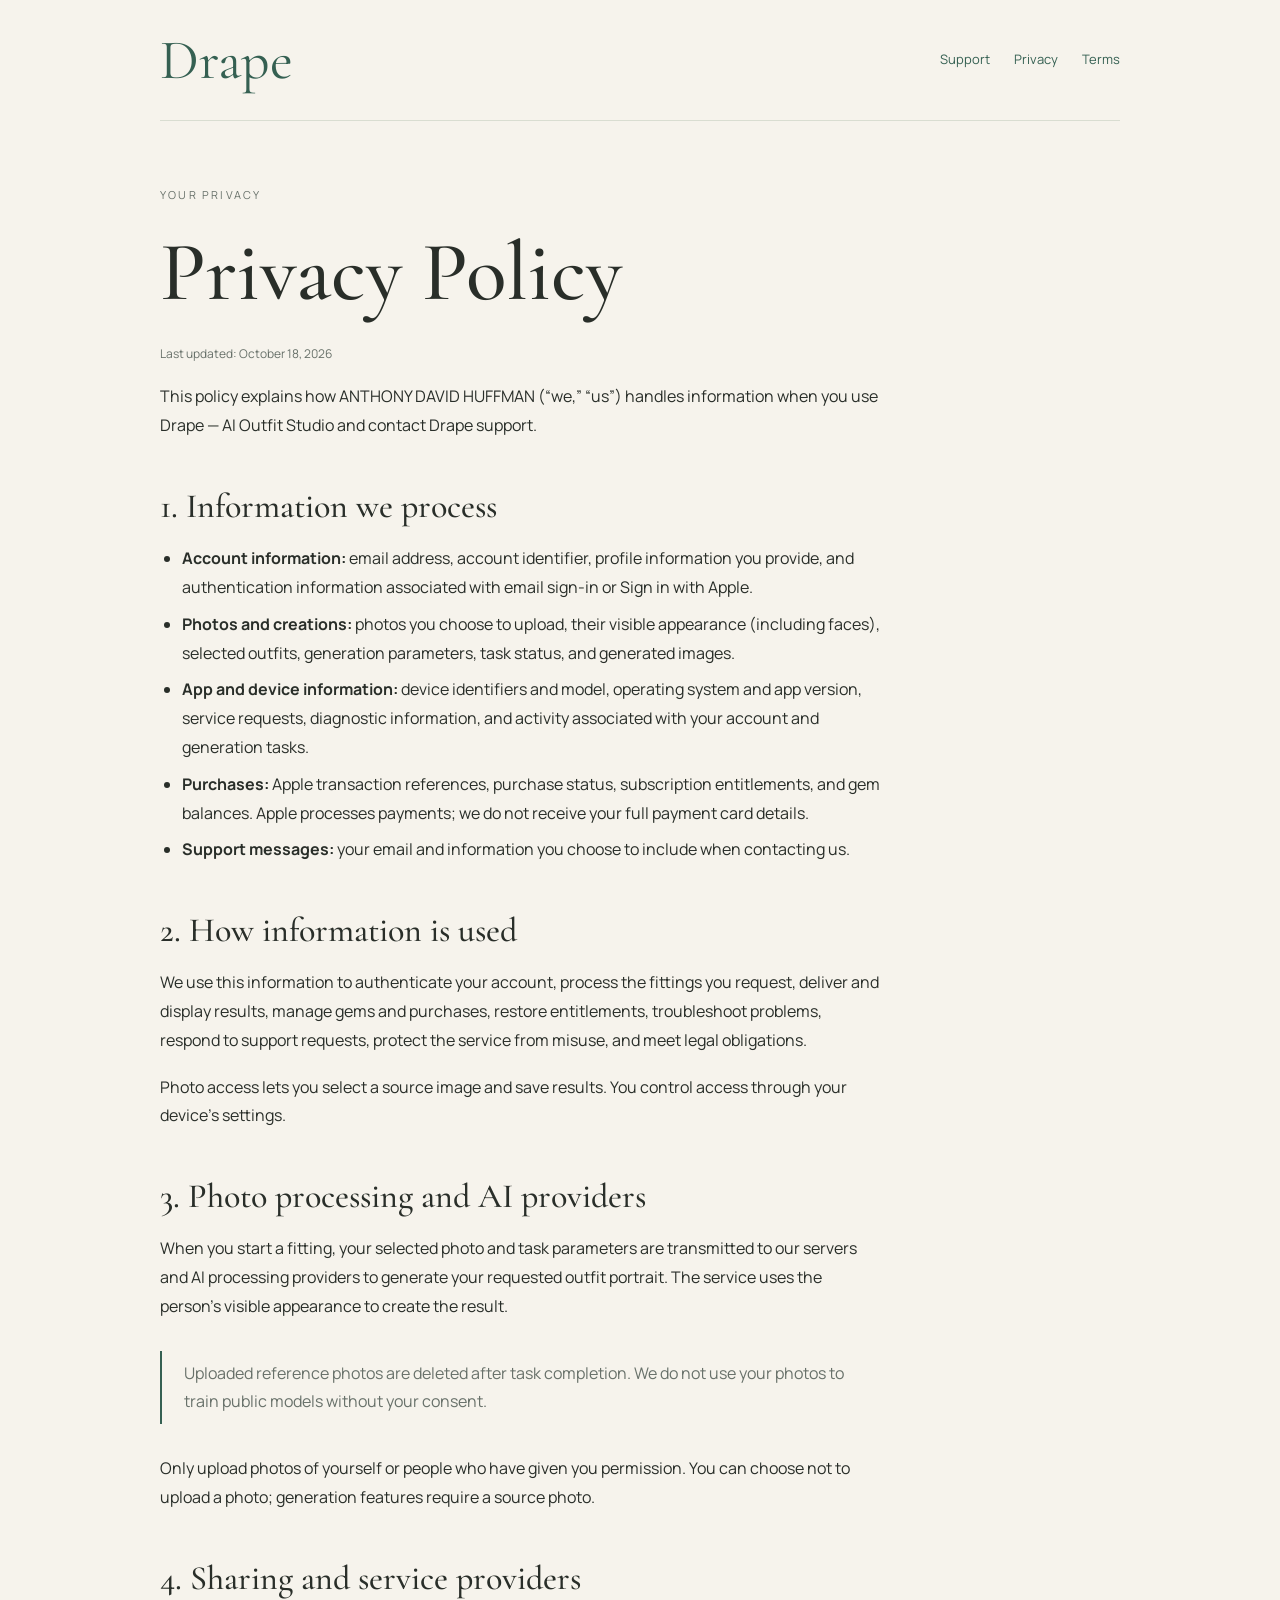
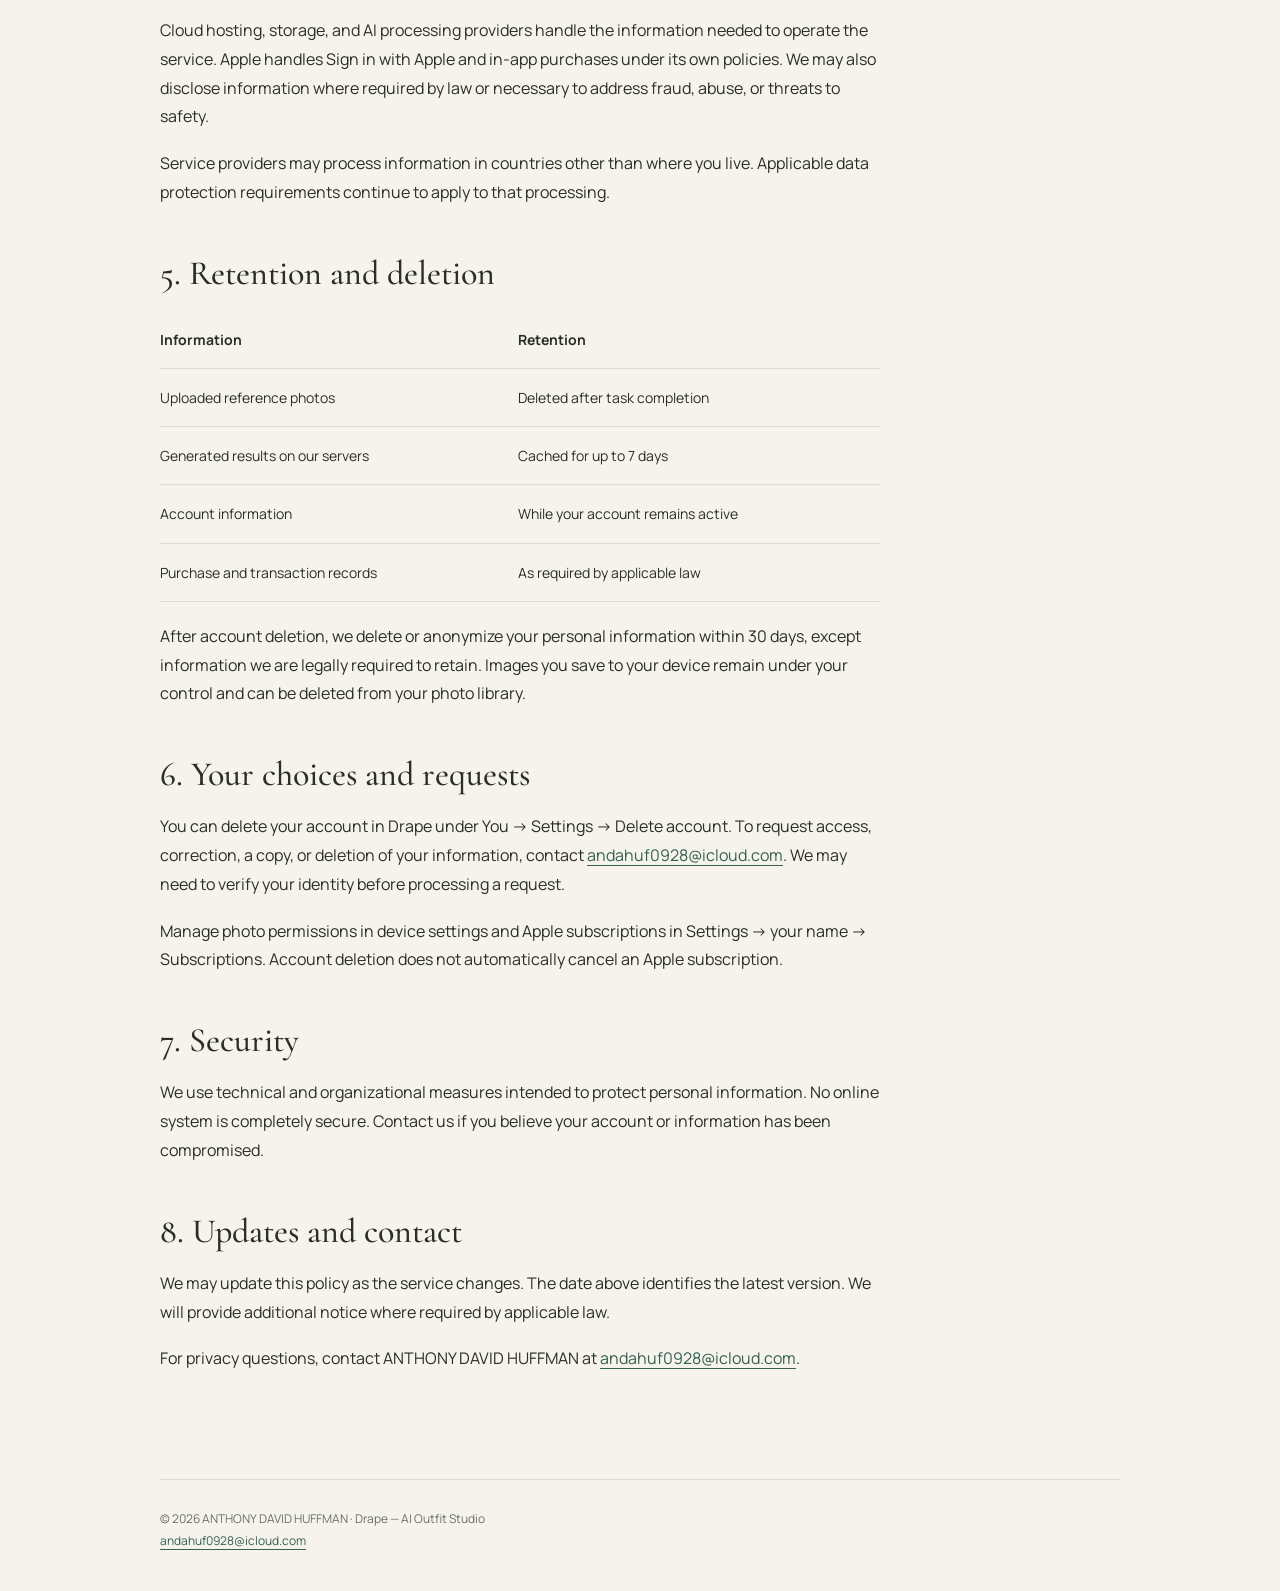
==== privacy.html @ 3984de0a "Publish Drape support, privacy and terms" ====
<!doctype html><html lang="en"><head><meta charset="utf-8"><meta name="viewport" content="width=device-width, initial-scale=1"><meta name="theme-color" content="#f6f3ec"><meta name="description" content="Drape — AI Outfit Studio. Support, privacy and terms."><title>Privacy Policy — Drape</title><link rel="stylesheet" href="style.css"></head><body><header><a class="brand" href="./" aria-label="Drape home">Drape</a><nav aria-label="Main navigation"><a href="./">Support</a><a href="privacy.html">Privacy</a><a href="terms.html">Terms</a></nav></header><main><article><p class="eyebrow">Your privacy</p><h1>Privacy Policy</h1><p class="updated">Last updated: October 18, 2026</p><p>This policy explains how ANTHONY DAVID HUFFMAN (“we,” “us”) handles information when you use Drape — AI Outfit Studio and contact Drape support.</p><section><h2>1. Information we process</h2><ul><li><strong>Account information:</strong> email address, account identifier, profile information you provide, and authentication information associated with email sign-in or Sign in with Apple.</li><li><strong>Photos and creations:</strong> photos you choose to upload, their visible appearance (including faces), selected outfits, generation parameters, task status, and generated images.</li><li><strong>App and device information:</strong> device identifiers and model, operating system and app version, service requests, diagnostic information, and activity associated with your account and generation tasks.</li><li><strong>Purchases:</strong> Apple transaction references, purchase status, subscription entitlements, and gem balances. Apple processes payments; we do not receive your full payment card details.</li><li><strong>Support messages:</strong> your email and information you choose to include when contacting us.</li></ul></section><section><h2>2. How information is used</h2><p>We use this information to authenticate your account, process the fittings you request, deliver and display results, manage gems and purchases, restore entitlements, troubleshoot problems, respond to support requests, protect the service from misuse, and meet legal obligations.</p><p>Photo access lets you select a source image and save results. You control access through your device’s settings.</p></section><section><h2>3. Photo processing and AI providers</h2><p>When you start a fitting, your selected photo and task parameters are transmitted to our servers and AI processing providers to generate your requested outfit portrait. The service uses the person’s visible appearance to create the result.</p><p class="note">Uploaded reference photos are deleted after task completion. We do not use your photos to train public models without your consent.</p><p>Only upload photos of yourself or people who have given you permission. You can choose not to upload a photo; generation features require a source photo.</p></section><section><h2>4. Sharing and service providers</h2><p>Cloud hosting, storage, and AI processing providers handle the information needed to operate the service. Apple handles Sign in with Apple and in-app purchases under its own policies. We may also disclose information where required by law or necessary to address fraud, abuse, or threats to safety.</p><p>Service providers may process information in countries other than where you live. Applicable data protection requirements continue to apply to that processing.</p></section><section><h2>5. Retention and deletion</h2><table><thead><tr><th>Information</th><th>Retention</th></tr></thead><tbody><tr><td>Uploaded reference photos</td><td>Deleted after task completion</td></tr><tr><td>Generated results on our servers</td><td>Cached for up to 7 days</td></tr><tr><td>Account information</td><td>While your account remains active</td></tr><tr><td>Purchase and transaction records</td><td>As required by applicable law</td></tr></tbody></table><p style="margin-top:20px">After account deletion, we delete or anonymize your personal information within 30 days, except information we are legally required to retain. Images you save to your device remain under your control and can be deleted from your photo library.</p></section><section><h2>6. Your choices and requests</h2><p>You can delete your account in Drape under You → Settings → Delete account. To request access, correction, a copy, or deletion of your information, contact <a href="mailto:andahuf0928@icloud.com">andahuf0928@icloud.com</a>. We may need to verify your identity before processing a request.</p><p>Manage photo permissions in device settings and Apple subscriptions in Settings → your name → Subscriptions. Account deletion does not automatically cancel an Apple subscription.</p></section><section><h2>7. Security</h2><p>We use technical and organizational measures intended to protect personal information. No online system is completely secure. Contact us if you believe your account or information has been compromised.</p></section><section><h2>8. Updates and contact</h2><p>We may update this policy as the service changes. The date above identifies the latest version. We will provide additional notice where required by applicable law.</p><p>For privacy questions, contact ANTHONY DAVID HUFFMAN at <a href="mailto:andahuf0928@icloud.com">andahuf0928@icloud.com</a>.</p></section></article></main><footer><p>© 2026 ANTHONY DAVID HUFFMAN · Drape — AI Outfit Studio</p><p><a href="mailto:andahuf0928@icloud.com">andahuf0928@icloud.com</a></p></footer></body></html>
---- style.css ----
@font-face{font-family:Manrope;src:url(assets/Manrope.ttf)}@font-face{font-family:Cormorant;src:url(assets/CormorantGaramond.ttf)}:root{--paper:#f6f3ec;--ink:#292e29;--green:#356052;--muted:#68716a;--line:#d9ddd1}*{box-sizing:border-box}body{margin:0;background:var(--paper);color:var(--ink);font:16px/1.8 Manrope,system-ui,sans-serif}a{color:var(--green);text-underline-offset:4px}a:focus-visible,summary:focus-visible{outline:2px solid var(--green);outline-offset:5px}header,main,footer{width:min(960px,calc(100% - 48px));margin:auto}header{display:flex;justify-content:space-between;align-items:center;gap:24px;padding:32px 0;border-bottom:1px solid var(--line)}.brand{font:56px/1 Cormorant,Georgia,serif;color:var(--green);text-decoration:none}nav{display:flex;flex-wrap:wrap;gap:24px;font-size:13px}nav a{text-decoration:none}main{padding:64px 0 88px}.eyebrow{text-transform:uppercase;letter-spacing:.2em;font-size:11px;color:var(--muted)}h1,h2,h3{font-family:Cormorant,Georgia,serif;font-weight:500;line-height:1.12}h1{font-size:clamp(48px,7vw,84px);margin:20px 0 24px;max-width:800px}h2{font-size:34px;margin:0 0 18px}h3{font-size:27px;margin:0 0 12px}.intro{font-size:18px;color:var(--muted);max-width:650px}.updated{font-size:12px;color:var(--muted)}.button{display:inline-block;background:var(--green);color:white;padding:16px 28px;text-decoration:none;margin-top:22px}.grid{display:grid;grid-template-columns:1fr 1fr;gap:40px;margin:64px 0}.card{border-top:1px solid var(--line);padding-top:24px}article{max-width:720px}article section{margin-top:48px}p{margin:0 0 18px}li{margin:8px 0}ul{padding-left:22px}details{border-top:1px solid var(--line);padding:20px 0}details:last-child{border-bottom:1px solid var(--line)}summary{cursor:pointer;font-size:17px;font-weight:600}details p{margin:16px 0 0;color:var(--muted)}.note{border-left:2px solid var(--green);padding:8px 0 8px 22px;margin:30px 0;color:var(--muted)}footer{border-top:1px solid var(--line);padding:28px 0 40px;font-size:12px;color:var(--muted)}footer p{margin:0}table{border-collapse:collapse;width:100%;font-size:14px}th,td{padding:16px 12px 16px 0;border-bottom:1px solid var(--line);text-align:left;vertical-align:top}@media(max-width:600px){header,main,footer{width:calc(100% - 40px)}header{align-items:flex-start;padding:24px 0}.brand{font-size:44px}nav{gap:12px;font-size:11px;max-width:180px;justify-content:flex-end}main{padding:48px 0 64px}.grid{grid-template-columns:1fr;gap:32px;margin:40px 0}.intro{font-size:16px}h2{font-size:30px}}
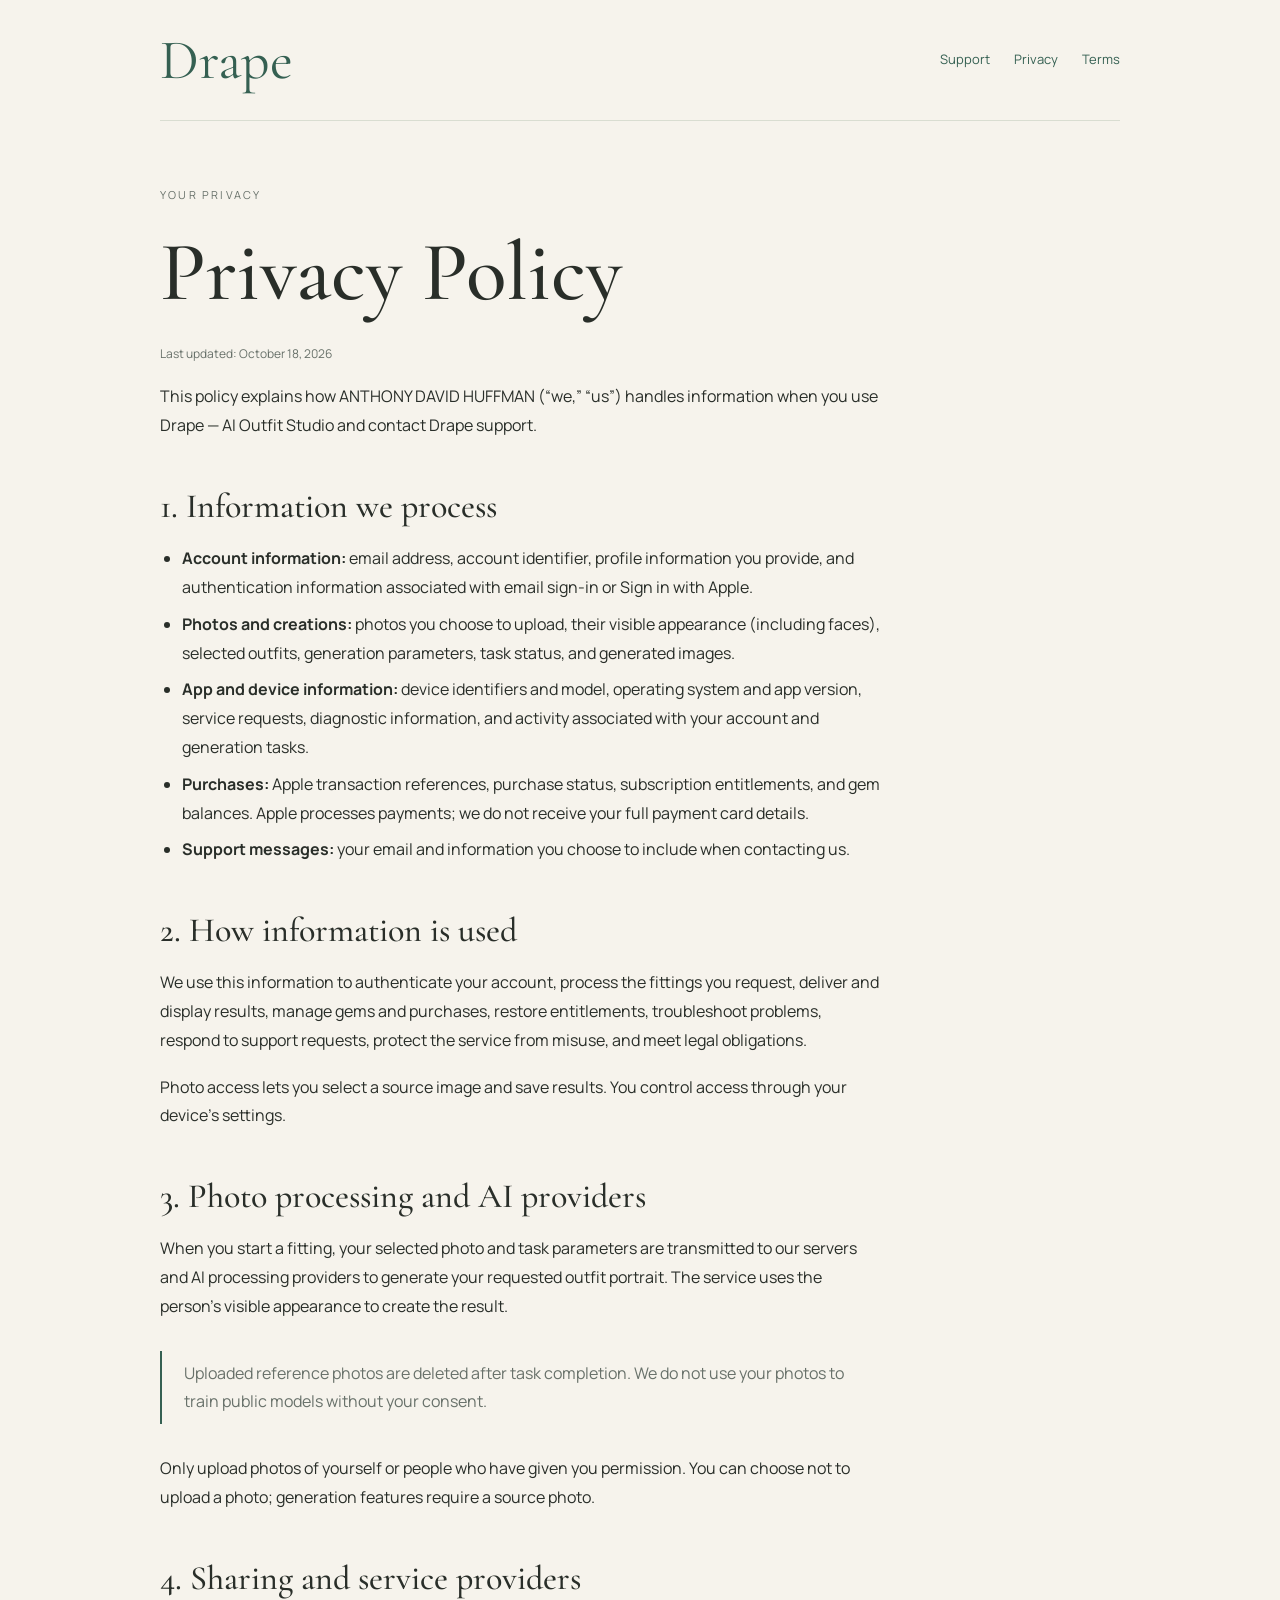
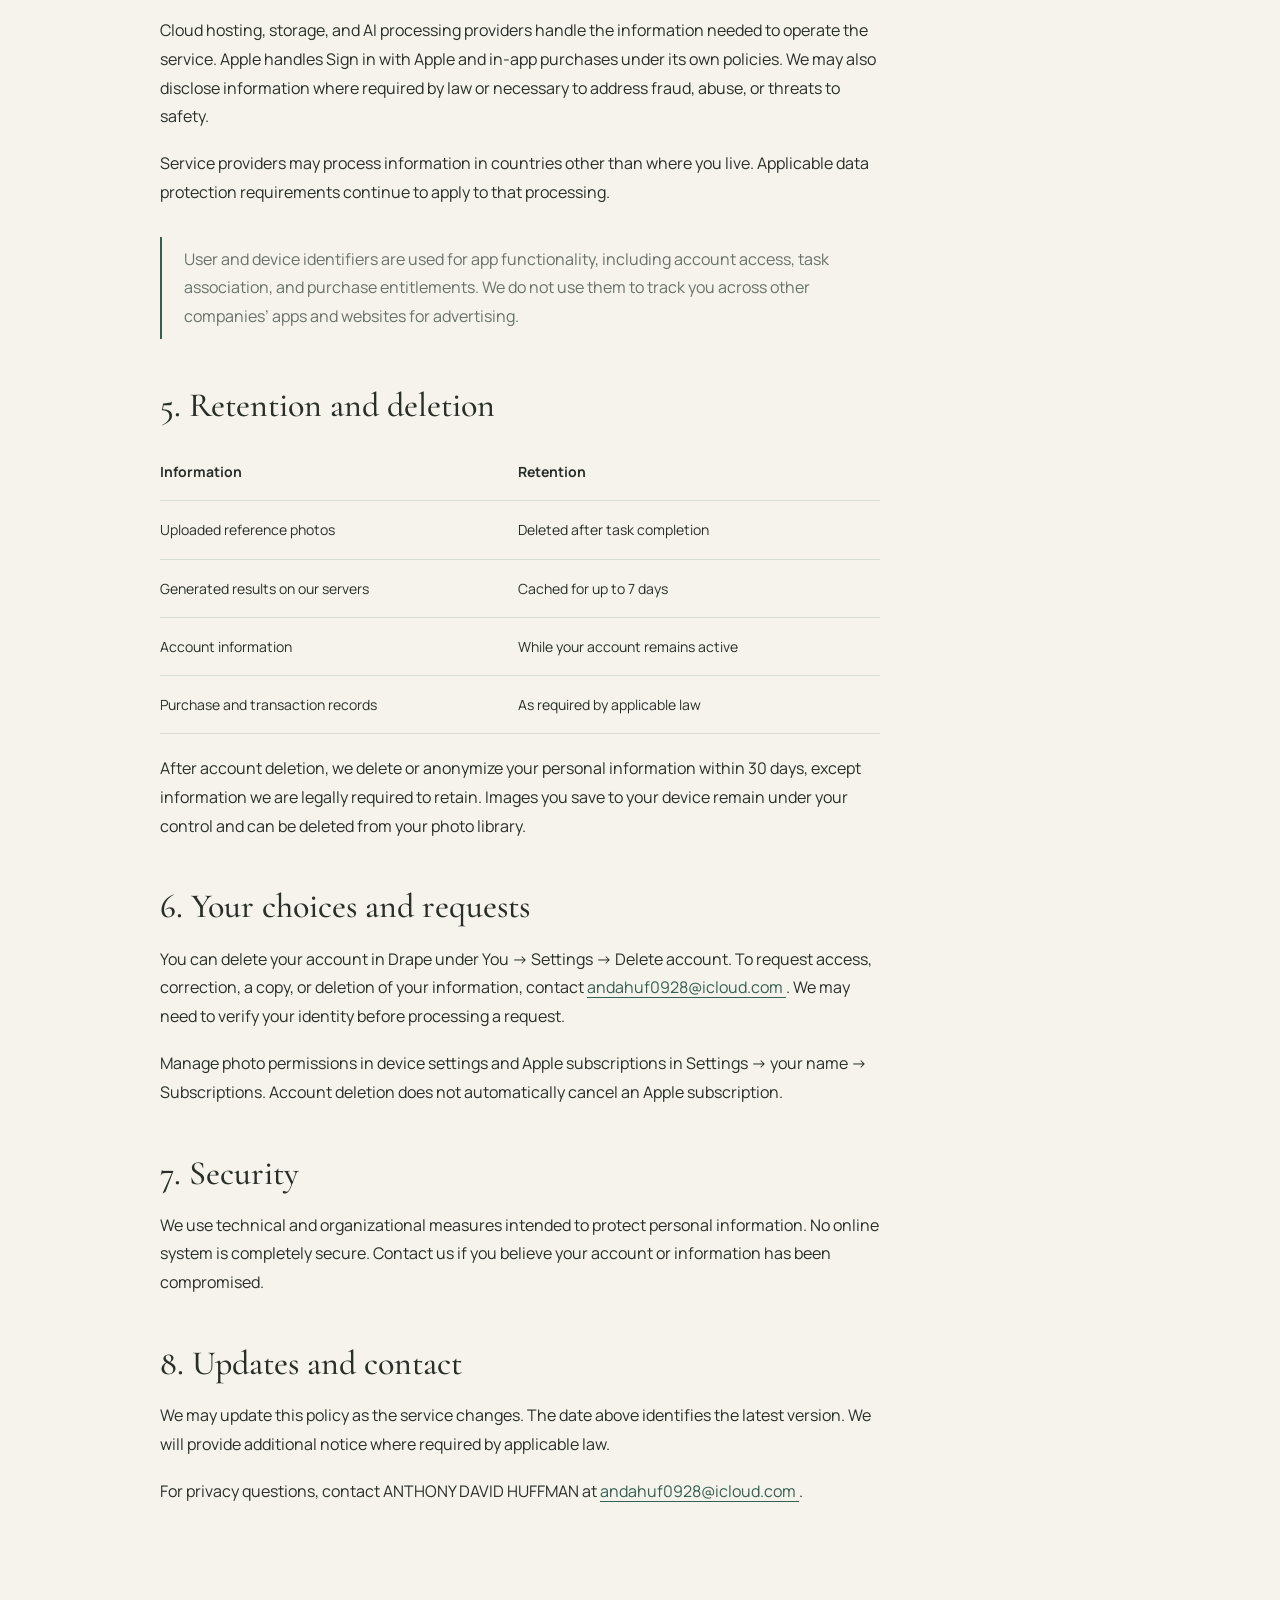
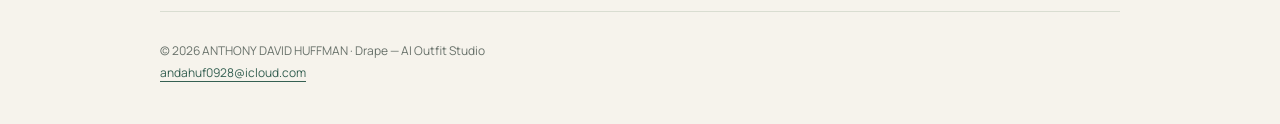
==== commit 008ed1ec: "Clarify identifiers used for app functionality" ====
--- a/privacy.html
+++ b/privacy.html
@@ -1 +1,225 @@
-<!doctype html><html lang="en"><head><meta charset="utf-8"><meta name="viewport" content="width=device-width, initial-scale=1"><meta name="theme-color" content="#f6f3ec"><meta name="description" content="Drape — AI Outfit Studio. Support, privacy and terms."><title>Privacy Policy — Drape</title><link rel="stylesheet" href="style.css"></head><body><header><a class="brand" href="./" aria-label="Drape home">Drape</a><nav aria-label="Main navigation"><a href="./">Support</a><a href="privacy.html">Privacy</a><a href="terms.html">Terms</a></nav></header><main><article><p class="eyebrow">Your privacy</p><h1>Privacy Policy</h1><p class="updated">Last updated: October 18, 2026</p><p>This policy explains how ANTHONY DAVID HUFFMAN (“we,” “us”) handles information when you use Drape — AI Outfit Studio and contact Drape support.</p><section><h2>1. Information we process</h2><ul><li><strong>Account information:</strong> email address, account identifier, profile information you provide, and authentication information associated with email sign-in or Sign in with Apple.</li><li><strong>Photos and creations:</strong> photos you choose to upload, their visible appearance (including faces), selected outfits, generation parameters, task status, and generated images.</li><li><strong>App and device information:</strong> device identifiers and model, operating system and app version, service requests, diagnostic information, and activity associated with your account and generation tasks.</li><li><strong>Purchases:</strong> Apple transaction references, purchase status, subscription entitlements, and gem balances. Apple processes payments; we do not receive your full payment card details.</li><li><strong>Support messages:</strong> your email and information you choose to include when contacting us.</li></ul></section><section><h2>2. How information is used</h2><p>We use this information to authenticate your account, process the fittings you request, deliver and display results, manage gems and purchases, restore entitlements, troubleshoot problems, respond to support requests, protect the service from misuse, and meet legal obligations.</p><p>Photo access lets you select a source image and save results. You control access through your device’s settings.</p></section><section><h2>3. Photo processing and AI providers</h2><p>When you start a fitting, your selected photo and task parameters are transmitted to our servers and AI processing providers to generate your requested outfit portrait. The service uses the person’s visible appearance to create the result.</p><p class="note">Uploaded reference photos are deleted after task completion. We do not use your photos to train public models without your consent.</p><p>Only upload photos of yourself or people who have given you permission. You can choose not to upload a photo; generation features require a source photo.</p></section><section><h2>4. Sharing and service providers</h2><p>Cloud hosting, storage, and AI processing providers handle the information needed to operate the service. Apple handles Sign in with Apple and in-app purchases under its own policies. We may also disclose information where required by law or necessary to address fraud, abuse, or threats to safety.</p><p>Service providers may process information in countries other than where you live. Applicable data protection requirements continue to apply to that processing.</p></section><section><h2>5. Retention and deletion</h2><table><thead><tr><th>Information</th><th>Retention</th></tr></thead><tbody><tr><td>Uploaded reference photos</td><td>Deleted after task completion</td></tr><tr><td>Generated results on our servers</td><td>Cached for up to 7 days</td></tr><tr><td>Account information</td><td>While your account remains active</td></tr><tr><td>Purchase and transaction records</td><td>As required by applicable law</td></tr></tbody></table><p style="margin-top:20px">After account deletion, we delete or anonymize your personal information within 30 days, except information we are legally required to retain. Images you save to your device remain under your control and can be deleted from your photo library.</p></section><section><h2>6. Your choices and requests</h2><p>You can delete your account in Drape under You → Settings → Delete account. To request access, correction, a copy, or deletion of your information, contact <a href="mailto:andahuf0928@icloud.com">andahuf0928@icloud.com</a>. We may need to verify your identity before processing a request.</p><p>Manage photo permissions in device settings and Apple subscriptions in Settings → your name → Subscriptions. Account deletion does not automatically cancel an Apple subscription.</p></section><section><h2>7. Security</h2><p>We use technical and organizational measures intended to protect personal information. No online system is completely secure. Contact us if you believe your account or information has been compromised.</p></section><section><h2>8. Updates and contact</h2><p>We may update this policy as the service changes. The date above identifies the latest version. We will provide additional notice where required by applicable law.</p><p>For privacy questions, contact ANTHONY DAVID HUFFMAN at <a href="mailto:andahuf0928@icloud.com">andahuf0928@icloud.com</a>.</p></section></article></main><footer><p>© 2026 ANTHONY DAVID HUFFMAN · Drape — AI Outfit Studio</p><p><a href="mailto:andahuf0928@icloud.com">andahuf0928@icloud.com</a></p></footer></body></html>+<!DOCTYPE html>
+<html lang="en">
+ <head>
+  <meta charset="utf-8"/>
+  <meta content="width=device-width, initial-scale=1" name="viewport"/>
+  <meta content="#f6f3ec" name="theme-color"/>
+  <meta content="Drape — AI Outfit Studio. Support, privacy and terms." name="description"/>
+  <title>
+   Privacy Policy — Drape
+  </title>
+  <link href="style.css" rel="stylesheet"/>
+ </head>
+ <body>
+  <header>
+   <a aria-label="Drape home" class="brand" href="./">
+    Drape
+   </a>
+   <nav aria-label="Main navigation">
+    <a href="./">
+     Support
+    </a>
+    <a href="privacy.html">
+     Privacy
+    </a>
+    <a href="terms.html">
+     Terms
+    </a>
+   </nav>
+  </header>
+  <main>
+   <article>
+    <p class="eyebrow">
+     Your privacy
+    </p>
+    <h1>
+     Privacy Policy
+    </h1>
+    <p class="updated">
+     Last updated: October 18, 2026
+    </p>
+    <p>
+     This policy explains how ANTHONY DAVID HUFFMAN (“we,” “us”) handles information when you use Drape — AI Outfit Studio and contact Drape support.
+    </p>
+    <section>
+     <h2>
+      1. Information we process
+     </h2>
+     <ul>
+      <li>
+       <strong>
+        Account information:
+       </strong>
+       email address, account identifier, profile information you provide, and authentication information associated with email sign-in or Sign in with Apple.
+      </li>
+      <li>
+       <strong>
+        Photos and creations:
+       </strong>
+       photos you choose to upload, their visible appearance (including faces), selected outfits, generation parameters, task status, and generated images.
+      </li>
+      <li>
+       <strong>
+        App and device information:
+       </strong>
+       device identifiers and model, operating system and app version, service requests, diagnostic information, and activity associated with your account and generation tasks.
+      </li>
+      <li>
+       <strong>
+        Purchases:
+       </strong>
+       Apple transaction references, purchase status, subscription entitlements, and gem balances. Apple processes payments; we do not receive your full payment card details.
+      </li>
+      <li>
+       <strong>
+        Support messages:
+       </strong>
+       your email and information you choose to include when contacting us.
+      </li>
+     </ul>
+    </section>
+    <section>
+     <h2>
+      2. How information is used
+     </h2>
+     <p>
+      We use this information to authenticate your account, process the fittings you request, deliver and display results, manage gems and purchases, restore entitlements, troubleshoot problems, respond to support requests, protect the service from misuse, and meet legal obligations.
+     </p>
+     <p>
+      Photo access lets you select a source image and save results. You control access through your device’s settings.
+     </p>
+    </section>
+    <section>
+     <h2>
+      3. Photo processing and AI providers
+     </h2>
+     <p>
+      When you start a fitting, your selected photo and task parameters are transmitted to our servers and AI processing providers to generate your requested outfit portrait. The service uses the person’s visible appearance to create the result.
+     </p>
+     <p class="note">
+      Uploaded reference photos are deleted after task completion. We do not use your photos to train public models without your consent.
+     </p>
+     <p>
+      Only upload photos of yourself or people who have given you permission. You can choose not to upload a photo; generation features require a source photo.
+     </p>
+    </section>
+    <section>
+     <h2>
+      4. Sharing and service providers
+     </h2>
+     <p>
+      Cloud hosting, storage, and AI processing providers handle the information needed to operate the service. Apple handles Sign in with Apple and in-app purchases under its own policies. We may also disclose information where required by law or necessary to address fraud, abuse, or threats to safety.
+     </p>
+     <p>
+      Service providers may process information in countries other than where you live. Applicable data protection requirements continue to apply to that processing.
+     </p>
+    </section>
+    <p class="note">
+     User and device identifiers are used for app functionality, including account access, task association, and purchase entitlements. We do not use them to track you across other companies’ apps and websites for advertising.
+    </p>
+    <section>
+     <h2>
+      5. Retention and deletion
+     </h2>
+     <table>
+      <thead>
+       <tr>
+        <th>
+         Information
+        </th>
+        <th>
+         Retention
+        </th>
+       </tr>
+      </thead>
+      <tbody>
+       <tr>
+        <td>
+         Uploaded reference photos
+        </td>
+        <td>
+         Deleted after task completion
+        </td>
+       </tr>
+       <tr>
+        <td>
+         Generated results on our servers
+        </td>
+        <td>
+         Cached for up to 7 days
+        </td>
+       </tr>
+       <tr>
+        <td>
+         Account information
+        </td>
+        <td>
+         While your account remains active
+        </td>
+       </tr>
+       <tr>
+        <td>
+         Purchase and transaction records
+        </td>
+        <td>
+         As required by applicable law
+        </td>
+       </tr>
+      </tbody>
+     </table>
+     <p style="margin-top:20px">
+      After account deletion, we delete or anonymize your personal information within 30 days, except information we are legally required to retain. Images you save to your device remain under your control and can be deleted from your photo library.
+     </p>
+    </section>
+    <section id="choices">
+     <h2>
+      6. Your choices and requests
+     </h2>
+     <p>
+      You can delete your account in Drape under You → Settings → Delete account. To request access, correction, a copy, or deletion of your information, contact
+      <a href="mailto:andahuf0928@icloud.com">
+       andahuf0928@icloud.com
+      </a>
+      . We may need to verify your identity before processing a request.
+     </p>
+     <p>
+      Manage photo permissions in device settings and Apple subscriptions in Settings → your name → Subscriptions. Account deletion does not automatically cancel an Apple subscription.
+     </p>
+    </section>
+    <section>
+     <h2>
+      7. Security
+     </h2>
+     <p>
+      We use technical and organizational measures intended to protect personal information. No online system is completely secure. Contact us if you believe your account or information has been compromised.
+     </p>
+    </section>
+    <section>
+     <h2>
+      8. Updates and contact
+     </h2>
+     <p>
+      We may update this policy as the service changes. The date above identifies the latest version. We will provide additional notice where required by applicable law.
+     </p>
+     <p>
+      For privacy questions, contact ANTHONY DAVID HUFFMAN at
+      <a href="mailto:andahuf0928@icloud.com">
+       andahuf0928@icloud.com
+      </a>
+      .
+     </p>
+    </section>
+   </article>
+  </main>
+  <footer>
+   <p>
+    © 2026 ANTHONY DAVID HUFFMAN · Drape — AI Outfit Studio
+   </p>
+   <p>
+    <a href="mailto:andahuf0928@icloud.com">
+     andahuf0928@icloud.com
+    </a>
+   </p>
+  </footer>
+ </body>
+</html>
--- a/style.css
+++ b/style.css
@@ -1 +1,156 @@
-@font-face{font-family:Manrope;src:url(assets/Manrope.ttf)}@font-face{font-family:Cormorant;src:url(assets/CormorantGaramond.ttf)}:root{--paper:#f6f3ec;--ink:#292e29;--green:#356052;--muted:#68716a;--line:#d9ddd1}*{box-sizing:border-box}body{margin:0;background:var(--paper);color:var(--ink);font:16px/1.8 Manrope,system-ui,sans-serif}a{color:var(--green);text-underline-offset:4px}a:focus-visible,summary:focus-visible{outline:2px solid var(--green);outline-offset:5px}header,main,footer{width:min(960px,calc(100% - 48px));margin:auto}header{display:flex;justify-content:space-between;align-items:center;gap:24px;padding:32px 0;border-bottom:1px solid var(--line)}.brand{font:56px/1 Cormorant,Georgia,serif;color:var(--green);text-decoration:none}nav{display:flex;flex-wrap:wrap;gap:24px;font-size:13px}nav a{text-decoration:none}main{padding:64px 0 88px}.eyebrow{text-transform:uppercase;letter-spacing:.2em;font-size:11px;color:var(--muted)}h1,h2,h3{font-family:Cormorant,Georgia,serif;font-weight:500;line-height:1.12}h1{font-size:clamp(48px,7vw,84px);margin:20px 0 24px;max-width:800px}h2{font-size:34px;margin:0 0 18px}h3{font-size:27px;margin:0 0 12px}.intro{font-size:18px;color:var(--muted);max-width:650px}.updated{font-size:12px;color:var(--muted)}.button{display:inline-block;background:var(--green);color:white;padding:16px 28px;text-decoration:none;margin-top:22px}.grid{display:grid;grid-template-columns:1fr 1fr;gap:40px;margin:64px 0}.card{border-top:1px solid var(--line);padding-top:24px}article{max-width:720px}article section{margin-top:48px}p{margin:0 0 18px}li{margin:8px 0}ul{padding-left:22px}details{border-top:1px solid var(--line);padding:20px 0}details:last-child{border-bottom:1px solid var(--line)}summary{cursor:pointer;font-size:17px;font-weight:600}details p{margin:16px 0 0;color:var(--muted)}.note{border-left:2px solid var(--green);padding:8px 0 8px 22px;margin:30px 0;color:var(--muted)}footer{border-top:1px solid var(--line);padding:28px 0 40px;font-size:12px;color:var(--muted)}footer p{margin:0}table{border-collapse:collapse;width:100%;font-size:14px}th,td{padding:16px 12px 16px 0;border-bottom:1px solid var(--line);text-align:left;vertical-align:top}@media(max-width:600px){header,main,footer{width:calc(100% - 40px)}header{align-items:flex-start;padding:24px 0}.brand{font-size:44px}nav{gap:12px;font-size:11px;max-width:180px;justify-content:flex-end}main{padding:48px 0 64px}.grid{grid-template-columns:1fr;gap:32px;margin:40px 0}.intro{font-size:16px}h2{font-size:30px}}+@font-face {
+  font-family:Manrope;
+  src:url(assets/Manrope.ttf)}
+@font-face {
+  font-family:Cormorant;
+  src:url(assets/CormorantGaramond.ttf)}
+:root {
+  --paper:#f6f3ec;
+  --ink:#292e29;
+  --green:#356052;
+  --muted:#68716a;
+  --line:#d9ddd1}
+* {
+  box-sizing:border-box}
+body {
+  margin:0;
+  background:var(--paper);
+  color:var(--ink);
+  font:16px/1.8 Manrope,system-ui,sans-serif}
+a {
+  color:var(--green);
+  text-underline-offset:4px}
+a:focus-visible,summary:focus-visible {
+  outline:2px solid var(--green);
+  outline-offset:5px}
+header,main,footer {
+  width:min(960px,calc(100% - 48px));
+  margin:auto}
+header {
+  display:flex;
+  justify-content:space-between;
+  align-items:center;
+  gap:24px;
+  padding:32px 0;
+  border-bottom:1px solid var(--line)}
+.brand {
+  font:56px/1 Cormorant,Georgia,serif;
+  color:var(--green);
+  text-decoration:none}
+nav {
+  display:flex;
+  flex-wrap:wrap;
+  gap:24px;
+  font-size:13px}
+nav a {
+  text-decoration:none}
+main {
+  padding:64px 0 88px}
+.eyebrow {
+  text-transform:uppercase;
+  letter-spacing:.2em;
+  font-size:11px;
+  color:var(--muted)}
+h1,h2,h3 {
+  font-family:Cormorant,Georgia,serif;
+  font-weight:500;
+  line-height:1.12}
+h1 {
+  font-size:clamp(48px,7vw,84px);
+  margin:20px 0 24px;
+  max-width:800px}
+h2 {
+  font-size:34px;
+  margin:0 0 18px}
+h3 {
+  font-size:27px;
+  margin:0 0 12px}
+.intro {
+  font-size:18px;
+  color:var(--muted);
+  max-width:650px}
+.updated {
+  font-size:12px;
+  color:var(--muted)}
+.button {
+  display:inline-block;
+  background:var(--green);
+  color:white;
+  padding:16px 28px;
+  text-decoration:none;
+  margin-top:22px}
+.grid {
+  display:grid;
+  grid-template-columns:1fr 1fr;
+  gap:40px;
+  margin:64px 0}
+.card {
+  border-top:1px solid var(--line);
+  padding-top:24px}
+article {
+  max-width:720px}
+article section {
+  margin-top:48px}
+p {
+  margin:0 0 18px}
+li {
+  margin:8px 0}
+ul {
+  padding-left:22px}
+details {
+  border-top:1px solid var(--line);
+  padding:20px 0}
+details:last-child {
+  border-bottom:1px solid var(--line)}
+summary {
+  cursor:pointer;
+  font-size:17px;
+  font-weight:600}
+details p {
+  margin:16px 0 0;
+  color:var(--muted)}
+.note {
+  border-left:2px solid var(--green);
+  padding:8px 0 8px 22px;
+  margin:30px 0;
+  color:var(--muted)}
+footer {
+  border-top:1px solid var(--line);
+  padding:28px 0 40px;
+  font-size:12px;
+  color:var(--muted)}
+footer p {
+  margin:0}
+table {
+  border-collapse:collapse;
+  width:100%;
+  font-size:14px}
+th,td {
+  padding:16px 12px 16px 0;
+  border-bottom:1px solid var(--line);
+  text-align:left;
+  vertical-align:top}
+@media(max-width:600px) {
+  header,main,footer {
+  width:calc(100% - 40px)}
+header {
+  align-items:flex-start;
+  padding:24px 0}
+.brand {
+  font-size:44px}
+nav {
+  gap:12px;
+  font-size:11px;
+  max-width:180px;
+  justify-content:flex-end}
+main {
+  padding:48px 0 64px}
+.grid {
+  grid-template-columns:1fr;
+  gap:32px;
+  margin:40px 0}
+.intro {
+  font-size:16px}
+h2 {
+  font-size:30px}
+}
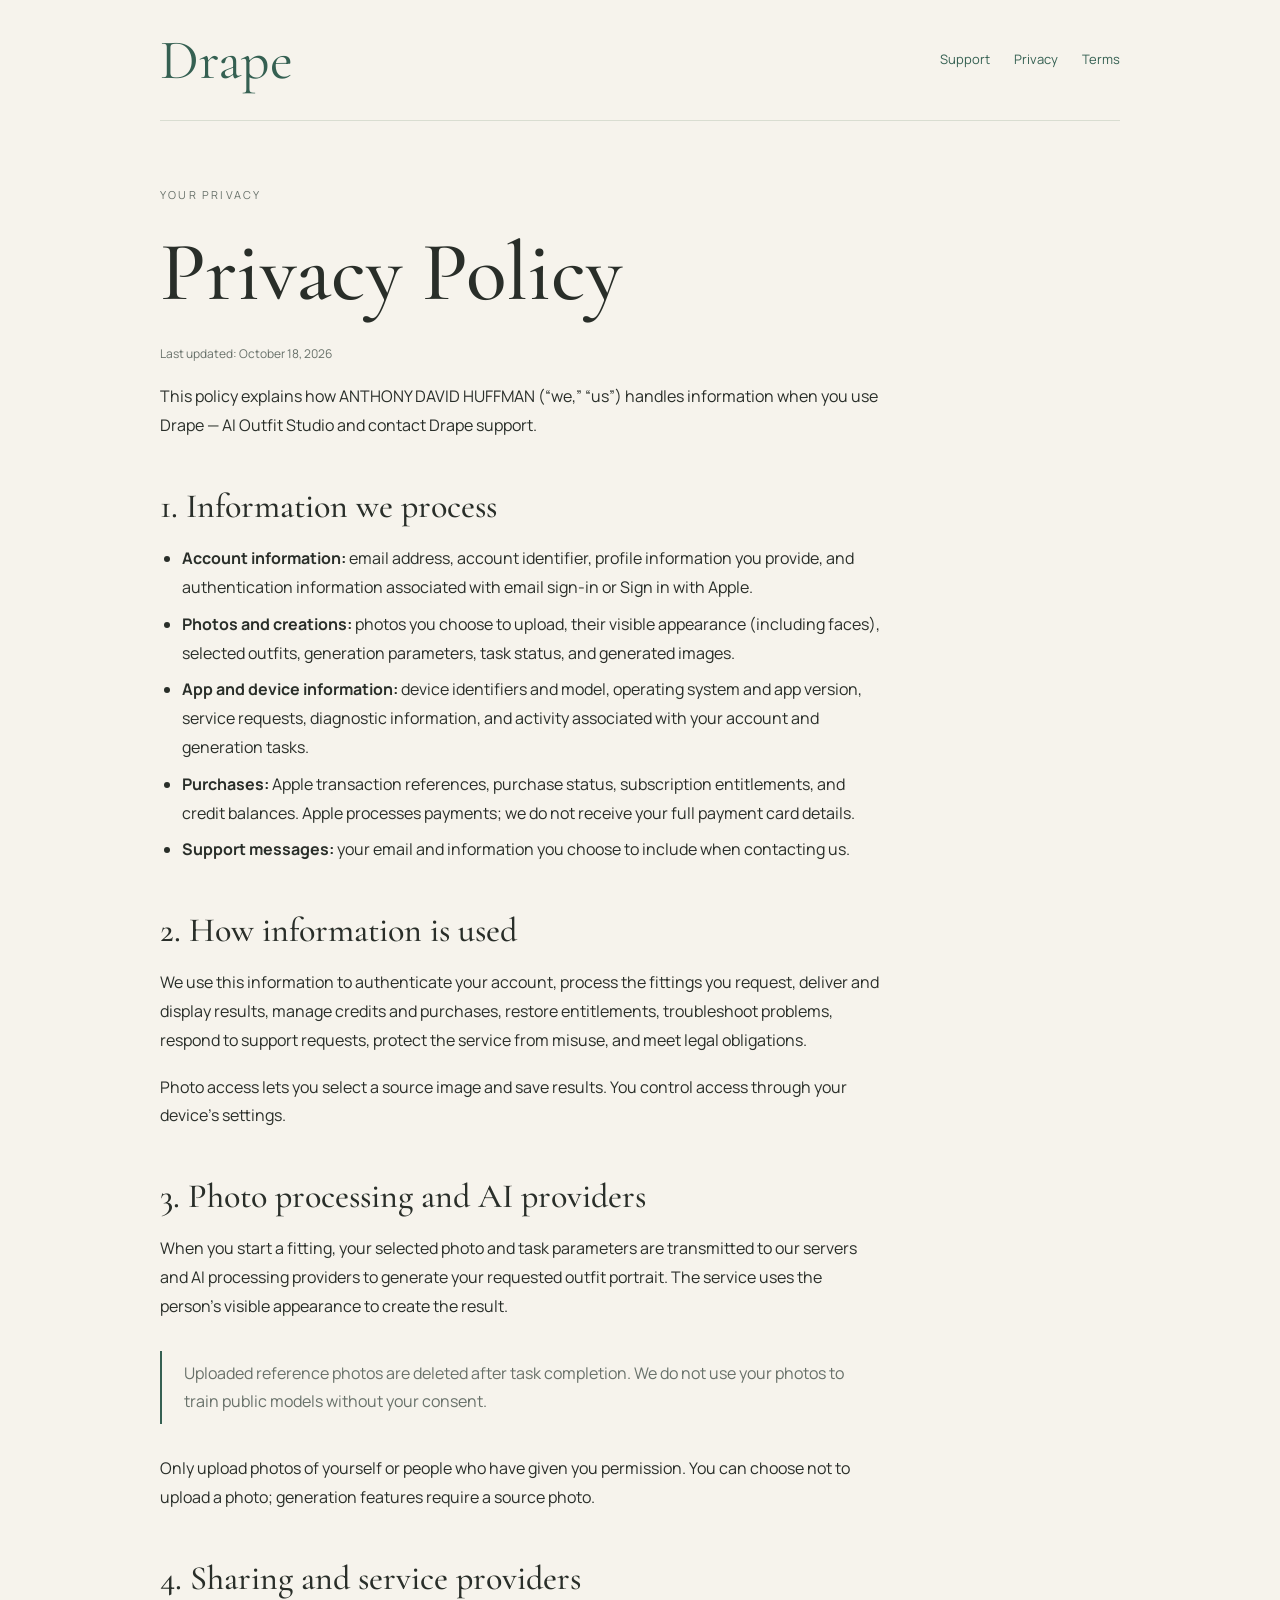
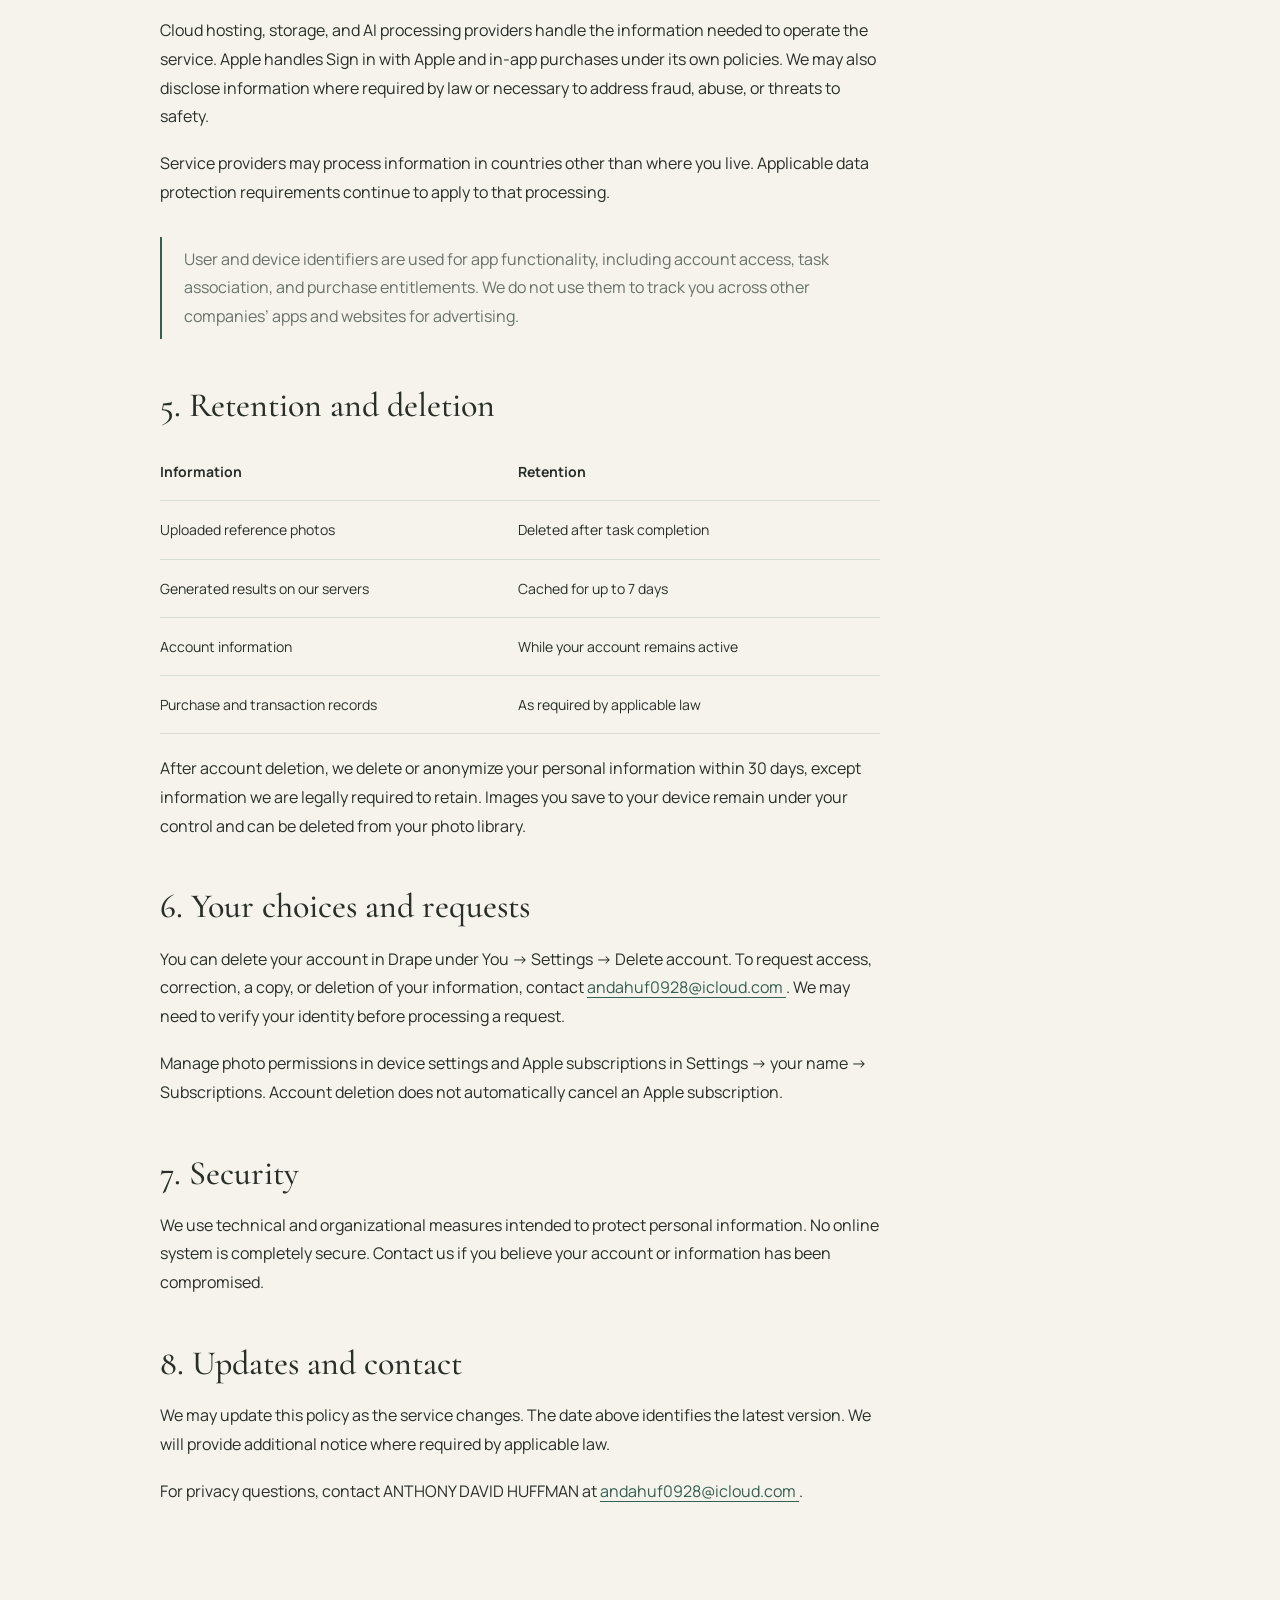
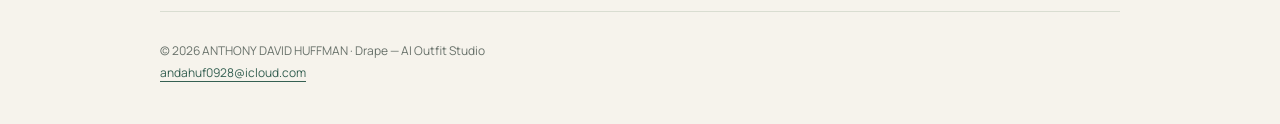
==== commit 667e554f: "Use Drape Credits terminology across support pages" ====
--- a/privacy.html
+++ b/privacy.html
@@ -68,7 +68,7 @@
        <strong>
         Purchases:
        </strong>
-       Apple transaction references, purchase status, subscription entitlements, and gem balances. Apple processes payments; we do not receive your full payment card details.
+       Apple transaction references, purchase status, subscription entitlements, and credit balances. Apple processes payments; we do not receive your full payment card details.
       </li>
       <li>
        <strong>
@@ -83,7 +83,7 @@
       2. How information is used
      </h2>
      <p>
-      We use this information to authenticate your account, process the fittings you request, deliver and display results, manage gems and purchases, restore entitlements, troubleshoot problems, respond to support requests, protect the service from misuse, and meet legal obligations.
+      We use this information to authenticate your account, process the fittings you request, deliver and display results, manage credits and purchases, restore entitlements, troubleshoot problems, respond to support requests, protect the service from misuse, and meet legal obligations.
      </p>
      <p>
       Photo access lets you select a source image and save results. You control access through your device’s settings.
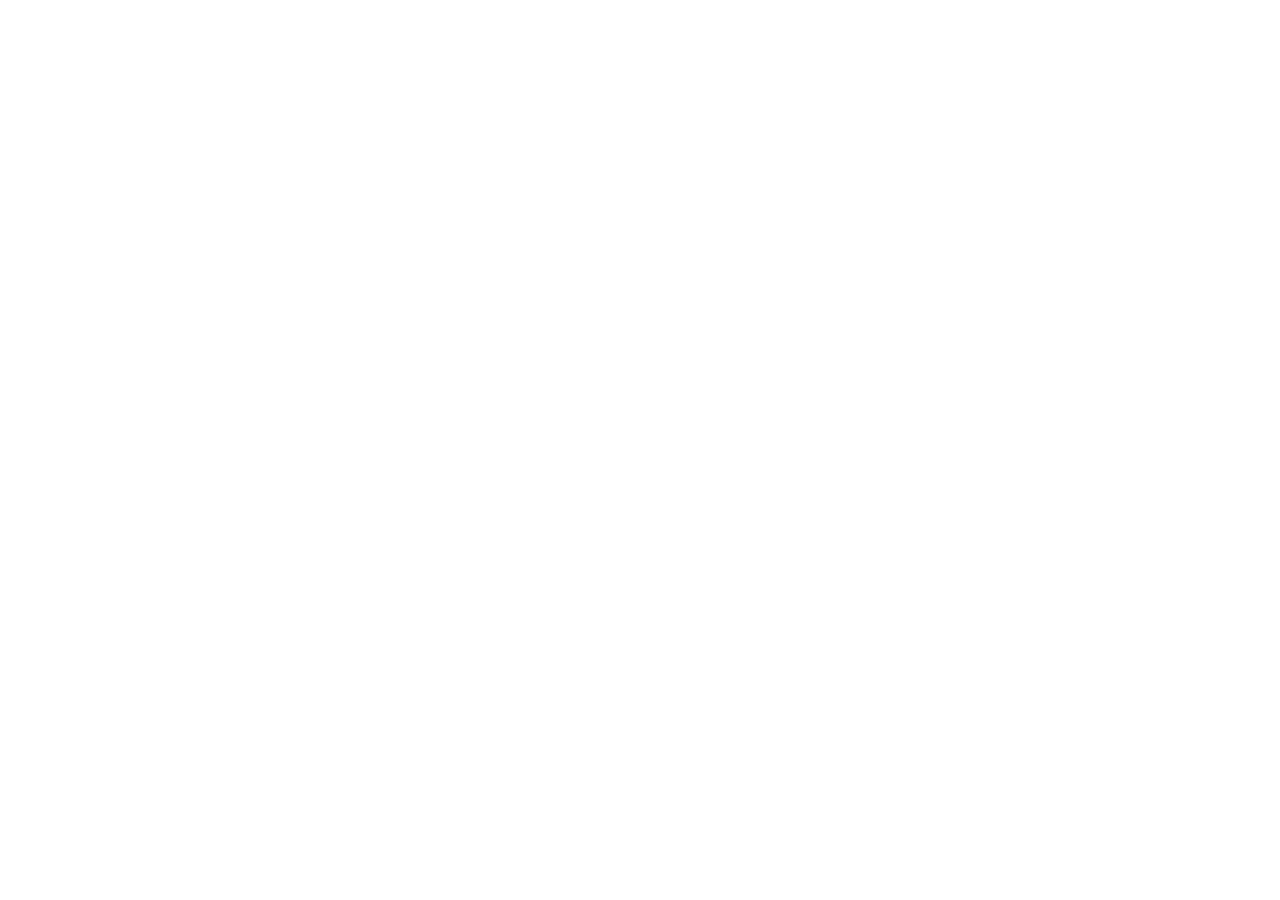
==== commit 39480f3a: "Redirect existing Drape policy links to brand support site" ====
--- a/privacy.html
+++ b/privacy.html
@@ -1,6 +1,10 @@
 <!DOCTYPE html>
 <html lang="en">
  <head>
+  <link rel="canonical" href="https://drapeappsupport.github.io/privacy.html">
+  <meta http-equiv="refresh" content="0; url=https://drapeappsupport.github.io/privacy.html">
+  <script>window.location.replace('https://drapeappsupport.github.io/privacy.html' + window.location.search + window.location.hash);</script>
+
   <meta charset="utf-8"/>
   <meta content="width=device-width, initial-scale=1" name="viewport"/>
   <meta content="#f6f3ec" name="theme-color"/>
